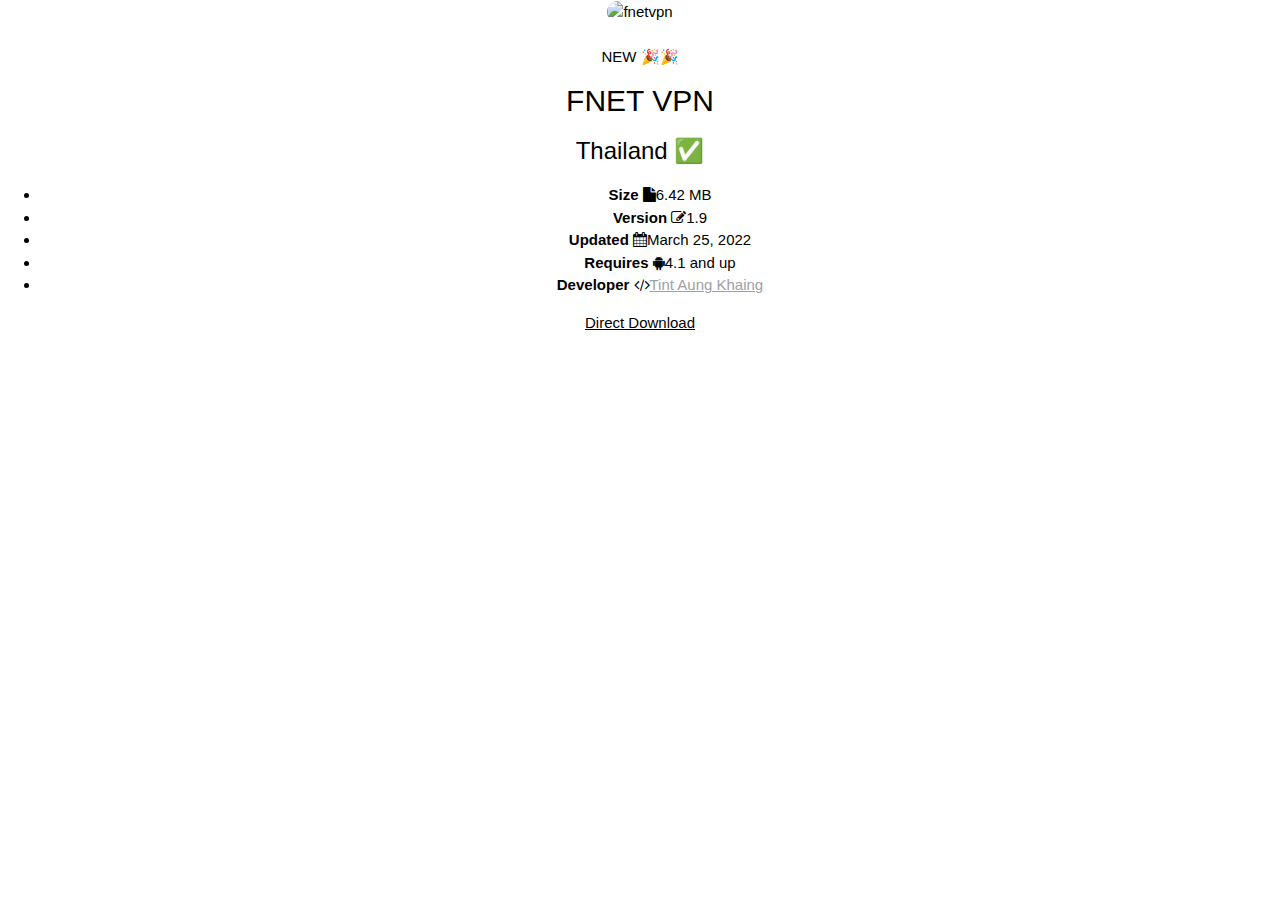
==== index.html @ b6ec536a "Create index.html" ====
<!DOCTYPE html>
<html lang="en">
<head>
  <meta charset="UTF-8">
  <meta http-equiv="X-UA-Compatible" content="IE=Edge">
  <meta name="viewport" content="width=device-width, initial-scale=1">

  <title>FNET VPN | TH</title>
  
 <link rel="stylesheet" href="https://www.w3schools.com/w3css/4/w3.css">
    
<link rel="stylesheet" href="https://cdnjs.cloudflare.com/ajax/libs/font-awesome/4.7.0/css/font-awesome.min.css">

  <link rel="stylesheet" href="css/style.css">
</head>

    <body>
        <center>
<div class='sora-author-box'>
<div class='sora-author-box-image'></div>
<img src="img/fnetvpn1.png" class="w3-round-xlarge" alt="fnetvpn" style="width:70%">
<div class='sora-author-box-text1'>
<div class='sora-author-box-text-head'>
</br>
<span class='hello-txt'>NEW 🎉🎉</span>
<h2 class='profile-title'><span></span>FNET VPN</h2>
<h3 class='profile-position'>Thailand &#9989;</h3>
</div>


<div class='sora-author-box-text '>
<div class='sora-author-box-text-details'>
<ul class='profile-list'>
<li class='clearfix'>
<strong class='list-title'><span class='list-button'>Size</span></strong>
<span class='cont'><i class='fa fa-file'></i>6.42 MB</span>
</li>
<li class='clearfix'>
<strong class='list-title'><span class='list-button'>Version</span></strong>
<span class='cont'><i class='fa fa-edit'></i>1.9</span>
</li>
<li class='clearfix'>
<strong class='list-title'><span class='list-button'>Updated</span></strong>
<span class='cont'><i class='fa fa-calendar'></i>March 25, 2022</span>
</li>
<li class='clearfix'>
<strong class='list-title'><span class='list-button'>Requires</span></strong>
<span class='cont'><i class='fa fa-android'></i>4.1 and up</span>
</li>
<li class='clearfix'>
<strong class='list-title'><span class='list-button'>Developer</span></strong>
<span class='cont'><i class='fa fa-code'></i><a href='https://www.facebook.com/taknds65' style='color: rgb( 157,160,167)'><font color='#9da0a7'>Tint Aung Khaing</font></a></span>
</li>
</ul>
</div>
</div></div>
<div class='sora-cv-author-details wow slideInUp row'>
<div style='clear: both;'></div>
<div class='card-action' id='about-btn'>

<div class='about-btn'>
<a class='btn waves-effect' href='https://fnetvpn.github.io/project1/assets/app/FNETVPN_1.9.apk'>Direct Download</a>
</div>
</div>
</div>
</body>
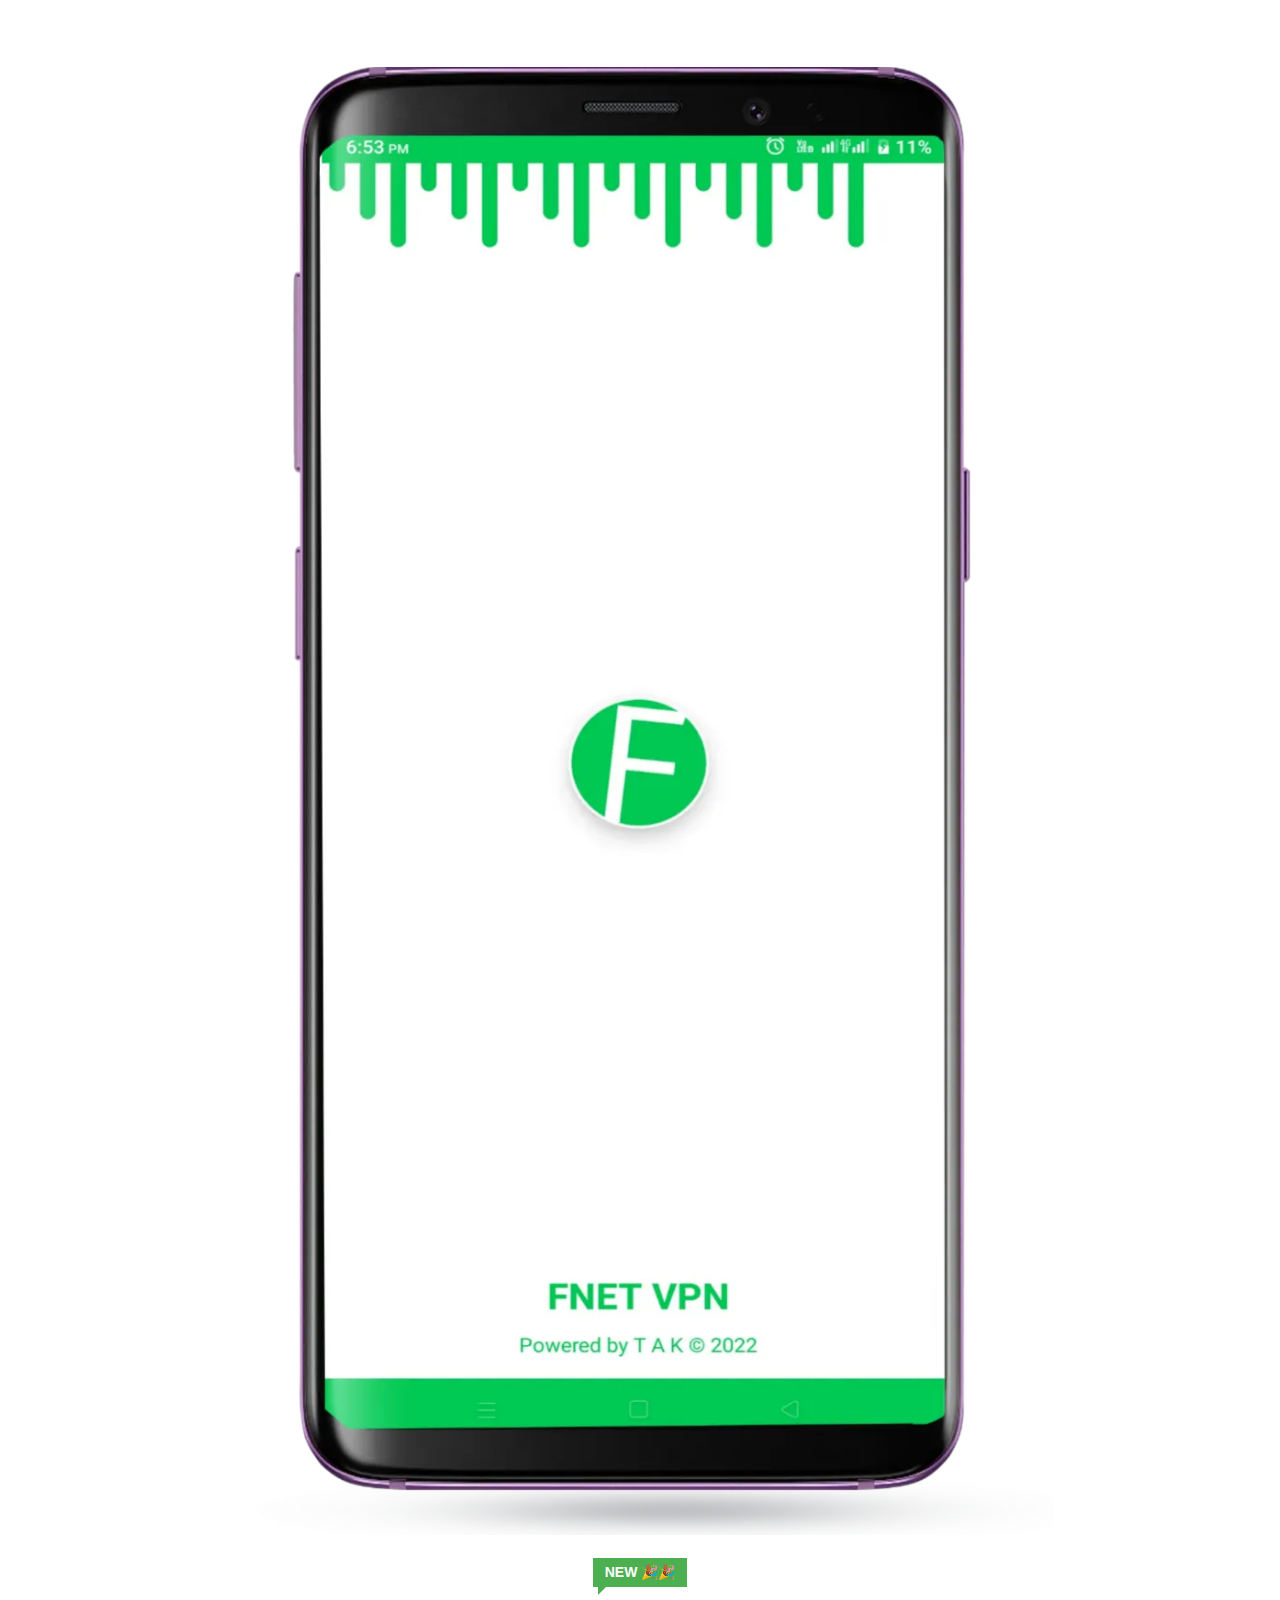
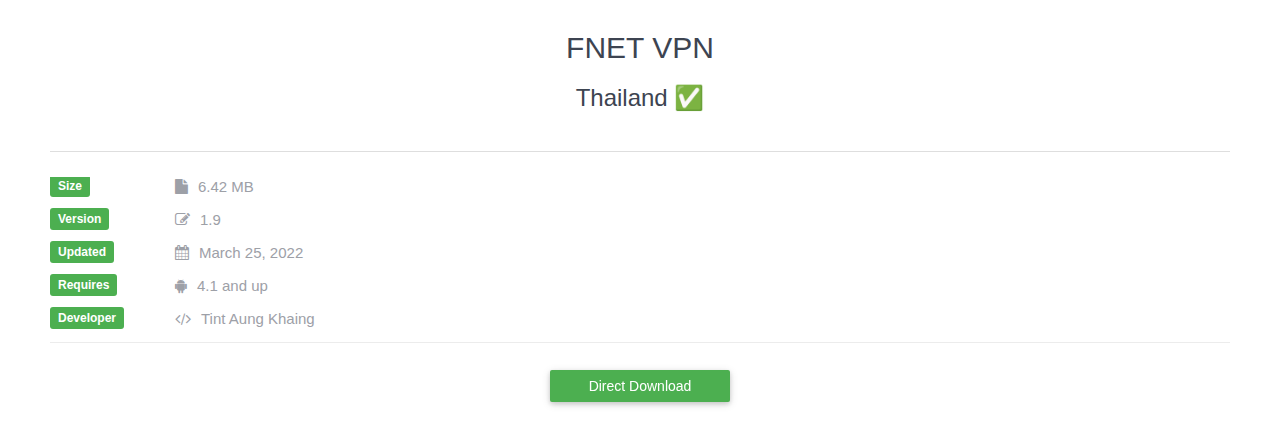
==== commit e6d2636f: "Update index.html" ====
--- a/index.html
+++ b/index.html
@@ -18,7 +18,7 @@
         <center>
 <div class='sora-author-box'>
 <div class='sora-author-box-image'></div>
-<img src="img/fnetvpn1.png" class="w3-round-xlarge" alt="fnetvpn" style="width:70%">
+<img src="img/fnetvpn1.webp" class="w3-round-large" alt="fnetvpn" style="width:70%">
 <div class='sora-author-box-text1'>
 <div class='sora-author-box-text-head'>
 </br>
--- a/css/style.css
+++ b/css/style.css
@@ -0,0 +1,361 @@
+/* ######## Header Css ######################### */
+#header-wrapper {
+text-align: center;
+padding:0;
+margin-bottom: 10px;
+box-sizing:border-box;
+position:relative;
+width: 100%;
+}
+.background-container{
+position: relative;
+height:380px;
+overflow:hidden;
+background: #4caf50 url(https://i.imgur.com/8txmvlk.png) no-repeat;
+background-attachment: fixed;
+background-size: cover;
+background-position:bottom center;
+}
+.index #header-wrapper {
+margin-bottom:0;
+}
+.item .header-logo-desc p, .static_page .header-logo-desc p, .error_page .header-logo-desc p, .item .top-bar-social #social a, .static_page .top-bar-social #social a, .error_page .top-bar-social #social a {
+color:#303030;
+}
+.item #header-wrapper, .static_page #header-wrapper, .error_page #header-wrapper {
+background: #fff;
+height: auto;
+border-bottom: 1px solid #eee;
+box-shadow: 0 -2px 19px rgba(0,0,0,.1);
+padding-bottom: 15px;
+}
+#header {
+padding: 0;
+}
+#header-inner {
+text-align: center;
+display: inline-block;
+}
+#header h1 {
+color: #fff;
+margin: 0;
+font-size: 40px;
+line-height: 1.4em;
+text-transform: Uppercase;
+letter-spacing: 1px;
+}
+#header .description {
+display:none;
+}
+.sora-author-box {
+padding: 57px 50px 15px 50px;
+box-sizing: border-box;
+overflow: hidden;
+}
+.sora-author-box-image {
+width:40%;
+float: left;
+margin-right: 80%;
+margin-bottom: 10px;
+}
+.sora-author-box-image img {
+height: 385px;
+object-fit: cover;
+}
+.sora-author-box-text {
+padding: 0;
+overflow: hidden;
+text-align: left;
+
+}
+
+.sora-author-box-text1 {
+padding: 0;
+overflow: hidden;
+text-align: left;
+text-align: center;
+}
+
+.sora-author-box-text1 .hello-txt {
+background-color: #4caf50;
+color: #fff;
+font-size: 14px;
+font-weight: 700;
+line-height: 1.1;
+display: inline-block;
+padding: 7px 12px;
+text-transform: uppercase;
+position: relative;
+margin-bottom: 28px;
+}
+.sora-author-box-text1 .hello-txt:before {
+border-left-color:#4caf50;
+content: '';
+width: 0;
+height: 0;
+top: 100%;
+left: 5px;
+display: block;
+position: absolute;
+border-style: solid;
+border-width: 0 0 8px 8px;
+}
+    
+.sora-author-box-text-head {
+color: #3d4451;
+padding-bottom: 25px;
+margin-bottom: 25px;
+border-bottom: 1px solid #dedede;
+}
+.sora-author-box-text .hello-txt {
+background-color: #4caf50;
+color: #fff;
+font-size: 14px;
+font-weight: 700;
+line-height: 1.1;
+display: inline-block;
+padding: 7px 12px;
+text-transform: uppercase;
+position: relative;
+margin-bottom: 28px;
+}
+.sora-author-box-text .hello-txt:before {
+border-left-color:#4caf50;
+content: '';
+width: 0;
+height: 0;
+top: 100%;
+left: 5px;
+display: block;
+position: absolute;
+border-style: solid;
+border-width: 0 0 8px 8px;
+}
+.sora-author-box-text .profile-title {
+font-size: 36px;
+line-height: 1.1;
+font-weight: 700;
+margin-bottom: 5px;
+color:#3d4451;
+}
+.sora-author-box-text .profile-title span {
+font-weight: 300;
+}
+.sora-author-box-text .profile-position {
+font-size: 18px;
+font-weight: 400;
+line-height: 1.5;
+margin-bottom: 0;
+}
+.sora-author-box-text-details ul {
+margin: 0;
+padding: 0;
+list-style: none;
+}
+.sora-author-box-text-details .profile-list li {
+margin-bottom: 13px;
+list-style: none;
+padding:0;
+}
+.sora-author-box-text-details .profile-list li .list-title {
+display: block;
+width: 120px;
+float: left;
+color: #333333;
+font-size: 12px;
+font-weight: 700;
+line-height: 20px;
+text-transform: uppercase;
+}
+.sora-author-box-text-details .profile-list li .cont {
+display: block;
+margin-left: 125px;
+font-size: 15px;
+font-weight: 400;
+line-height: 20px;
+color: #9da0a7;
+}
+.sora-author-box-text-details .profile-list li .list-button {
+color: #fff;
+font-size: 12px;
+font-weight: 700;
+line-height: 1;
+text-transform: none;
+padding: 5px 8px;
+display: inline-block;
+position: relative;
+top: -2px;
+-webkit-border-radius: 3px;
+-moz-border-radius: 3px;
+border-radius: 3px;
+background:#4caf50;
+}
+.sora-author-box-text-details .profile-list li .fa {
+margin-right: 10px;
+vertical-align: baseline;
+}
+.fenix-head {
+}
+.fenix-sub-head {
+margin:0 auto;
+background: #fff;
+margin-top: -270px;
+position: relative;
+z-index: 9;
+box-shadow: 0 1px 6px rgba(0, 0, 0, 0.12), 0 1px 4px rgba(0, 0, 0, 0.24);
+}
+.hero-row {
+width:940px;
+}
+.index .fenix-sub-head, .archive .fenix-sub-head {
+}
+.fenix-sub-head .social-head {
+padding: 15px 0;
+background: #4caf50;
+box-sizing: border-box;
+}
+.top-bar-social {
+padding: 0;
+}
+.top-bar-social li {
+display: inline-block;
+float: none;
+padding: 0;
+margin-right: 5px;
+}
+.top-bar-social li:last-child {
+margin-right:0;
+}
+.top-bar-social .widget ul {
+padding: 0;
+}
+.top-bar-social .LinkList ul {
+text-align: center;
+margin: 0 0 0 0;
+}
+.top-bar-social #social a {
+display: block;
+width: 40px;
+height: 40px;
+line-height: 40px;
+font-size: 18px;
+color: #4caf50;
+background:#fff;
+border: 1px solid #e4e4e4;
+transition: all 0.3s linear;
+-moz-transition: all 0.3s linear;
+-webkit-transition: all 0.3s linear;
+-o-transition: all 0.3s linear;
+}
+.top-bar-social #social a:before {
+display: inline-block;
+font: normal normal normal 22px/1 FontAwesome;
+font-size: inherit;
+font-style: normal;
+font-weight: 400;
+-webkit-font-smoothing: antialiased;
+-moz-osx-font-smoothing: grayscale;
+}
+.top-bar-social .bloglovin:before{content:"\f004"}
+.top-bar-social .facebook:before{content:"\f09a"}
+.top-bar-social .twitter:before{content:"\f099"}
+.top-bar-social .gplus:before{content:"\f0d5"}
+.top-bar-social .rss:before{content:"\f09e"}
+.top-bar-social .youtube:before{content:"\f167"}
+.top-bar-social .skype:before{content:"\f17e"}
+.top-bar-social .stumbleupon:before{content:"\f1a4"}
+.top-bar-social .tumblr:before{content:"\f173"}
+.top-bar-social .vine:before{content:"\f1ca"}
+.top-bar-social .stack-overflow:before{content:"\f16c"}
+.top-bar-social .linkedin:before{content:"\f0e1"}
+.top-bar-social .dribbble:before{content:"\f17d"}
+.top-bar-social .soundcloud:before{content:"\f1be"}
+.top-bar-social .behance:before{content:"\f1b4"}
+.top-bar-social .digg:before{content:"\f1a6"}
+.top-bar-social .instagram:before{content:"\f16d"}
+.top-bar-social .pinterest:before{content:"\f0d2"}
+.top-bar-social .delicious:before{content:"\f1a5"}
+.top-bar-social .codepen:before{content:"\f1cb"}
+.top-bar-social ul#social a:hover {
+border-radius: 50%;
+box-shadow: 0 2px 5px 0 rgba(0, 0, 0, .16), 0 2px 10px 0 rgba(0, 0, 0, .12);
+}
+.sora-cv-author-details .card-content {
+padding: 40px;
+-webkit-box-sizing: border-box;
+-moz-box-sizing: border-box;
+box-sizing: border-box;
+}
+.sora-cv-author-details .card-content p {
+color: #000;
+font-size: 18px;
+font-weight: 300;
+line-height: 1.8;
+text-align: center;
+}
+.sora-cv-author-details .card-action {
+border-top: 1px solid rgba(160, 160, 160, .2);
+padding: 20px;
+-webkit-box-sizing: border-box;
+-moz-box-sizing: border-box;
+box-sizing: border-box;
+}
+.sora-cv-author-details .card-action .about-btn {
+height: auto;
+margin-right: auto;
+margin-left: auto;
+animation-delay: 1s;
+text-align: center;
+}
+.sora-cv-author-details .card-action .about-btn .btn {
+margin: 7px 7px;
+background: #4caf50;
+color: #fff;
+width: 180px;
+border-radius: 2px;
+display: inline-block;
+padding: 6px 12px;
+font-size: 14px;
+font-weight: 400;
+line-height: 1.42857143;
+text-align: center;
+white-space: nowrap;
+vertical-align: middle;
+-ms-touch-action: manipulation;
+touch-action: manipulation;
+cursor: pointer;
+-webkit-user-select: none;
+-moz-user-select: none;
+-ms-user-select: none;
+user-select: none;
+position: relative;
+overflow: hidden;
+z-index: 1;
+will-change: opacity, transform;
+transition: all .3s ease-out;
+box-shadow: 0 2px 5px 0 rgba(0, 0, 0, .16), 0 2px 10px 0 rgba(0, 0, 0, .12);
+}
+    
+    a:link {
+  color: green;
+  background-color: transparent;
+  text-decoration: none;
+}
+
+a:visited {
+  color: pink;
+  background-color: transparent;
+  text-decoration: none;
+}
+
+a:hover {
+  color: red;
+  background-color: transparent;
+  text-decoration: underline;
+}
+
+a:active {
+  color: yellow;
+  background-color: transparent;
+  text-decoration: underline;
+}
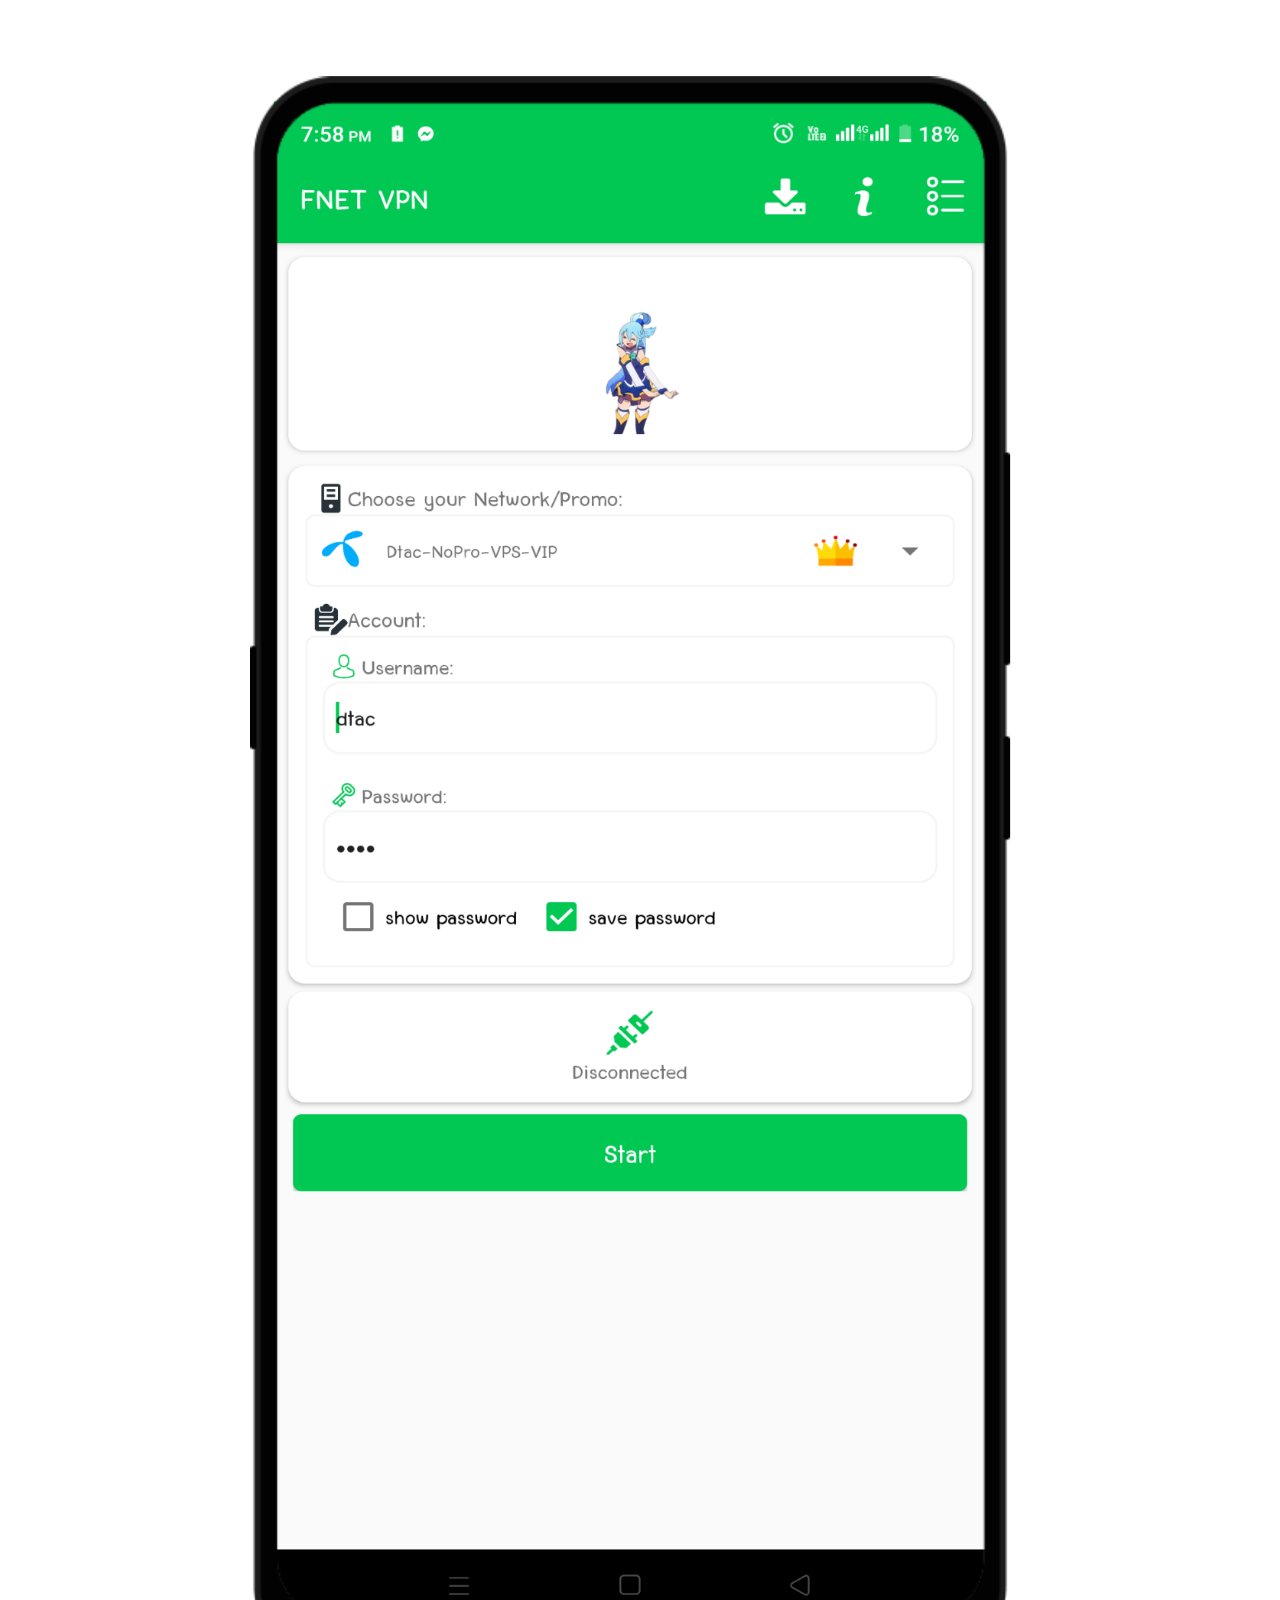
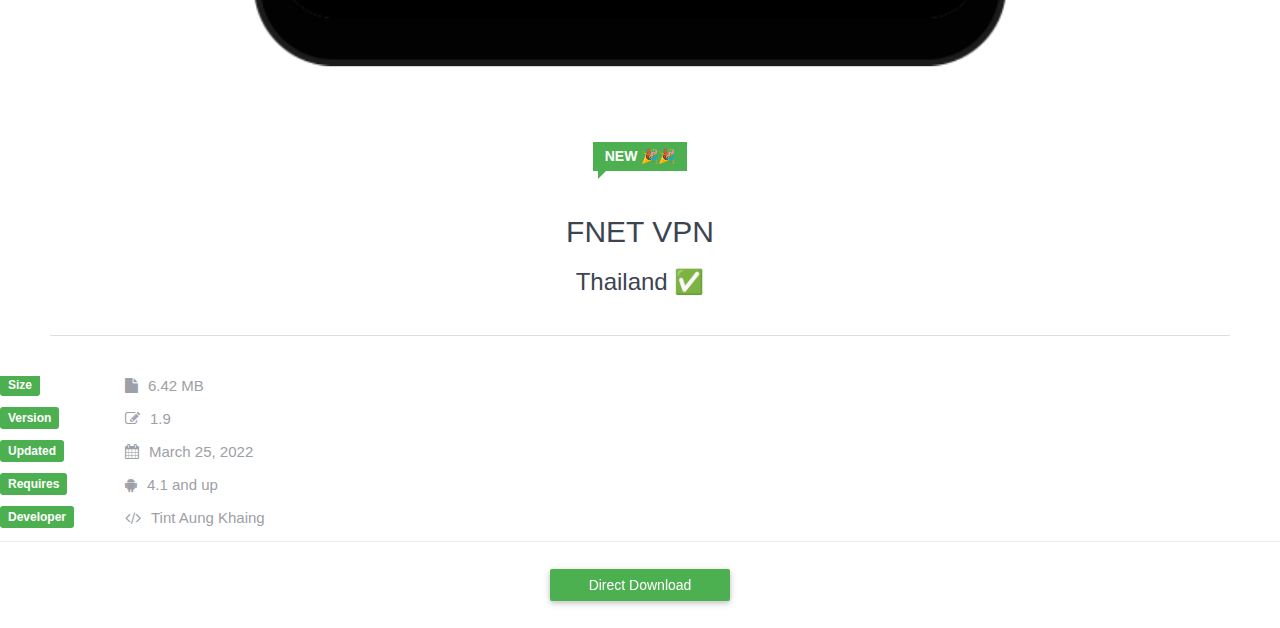
==== commit 8596a6ab: "Update index.html" ====
--- a/index.html
+++ b/index.html
@@ -26,8 +26,7 @@
 <h2 class='profile-title'><span></span>FNET VPN</h2>
 <h3 class='profile-position'>Thailand &#9989;</h3>
 </div>
-
-
+</center>
 <div class='sora-author-box-text '>
 <div class='sora-author-box-text-details'>
 <ul class='profile-list'>
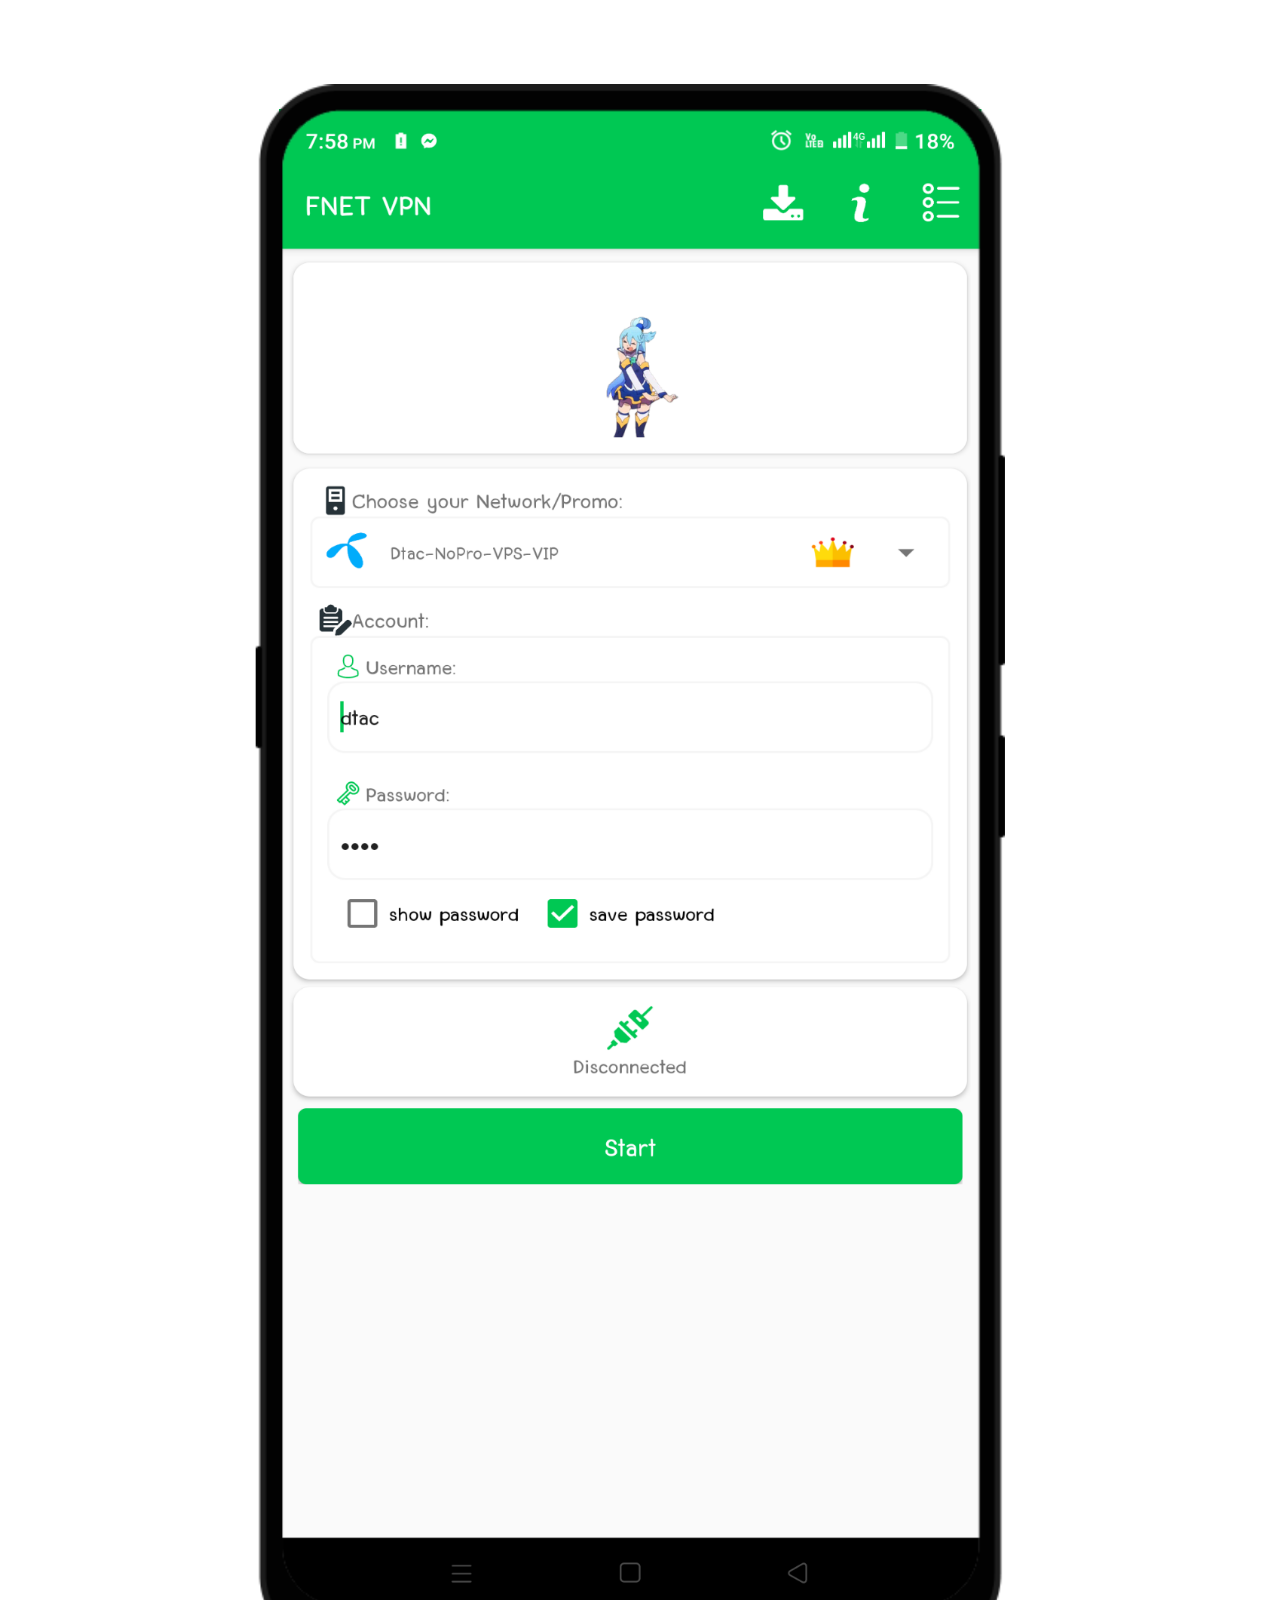
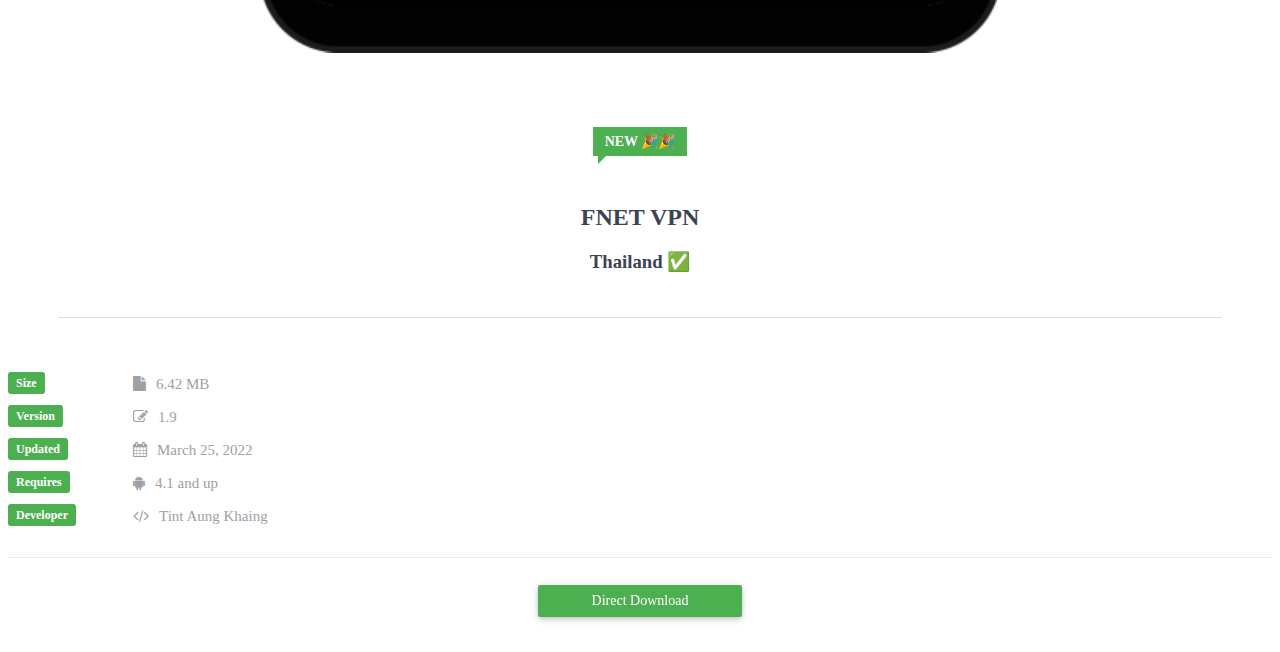
==== commit d14a90bd: "Update index.html" ====
--- a/index.html
+++ b/index.html
@@ -7,7 +7,7 @@
 
   <title>FNET VPN | TH</title>
   
- <link rel="stylesheet" href="https://www.w3schools.com/w3css/4/w3.css">
+ <link rel="stylesheet" href="https://www.w3schools.com/w3css/4/w3.cmss">
     
 <link rel="stylesheet" href="https://cdnjs.cloudflare.com/ajax/libs/font-awesome/4.7.0/css/font-awesome.min.css">
 
@@ -27,9 +27,12 @@
 <h3 class='profile-position'>Thailand &#9989;</h3>
 </div>
 </center>
-<div class='sora-author-box-text '>
+
+<div class='sora-author-box-text'>
 <div class='sora-author-box-text-details'>
 <ul class='profile-list'>
+</p>
+
 <li class='clearfix'>
 <strong class='list-title'><span class='list-button'>Size</span></strong>
 <span class='cont'><i class='fa fa-file'></i>6.42 MB</span>
@@ -48,7 +51,7 @@
 </li>
 <li class='clearfix'>
 <strong class='list-title'><span class='list-button'>Developer</span></strong>
-<span class='cont'><i class='fa fa-code'></i><a href='https://www.facebook.com/taknds65' style='color: rgb( 157,160,167)'><font color='#9da0a7'>Tint Aung Khaing</font></a></span>
+<span class='cont'><i class='fa fa-code'></i><a href='https://www.facebook.com/taknds65' style='color: rgb( 157,160,167)'><font color='#9da0a7'>Tint Aung Khaing</font></a></span></strong></br>
 </li>
 </ul>
 </div>
@@ -58,7 +61,7 @@
 <div class='card-action' id='about-btn'>
 
 <div class='about-btn'>
-<a class='btn waves-effect' href='https://fnetvpn.github.io/project1/assets/app/FNETVPN_1.9.apk'>Direct Download</a>
+<a class='btn waves-effect' href='https://fnetvpn.herokuapp.com/download.apk'>Direct Download</a>
 </div>
 </div>
 </div>
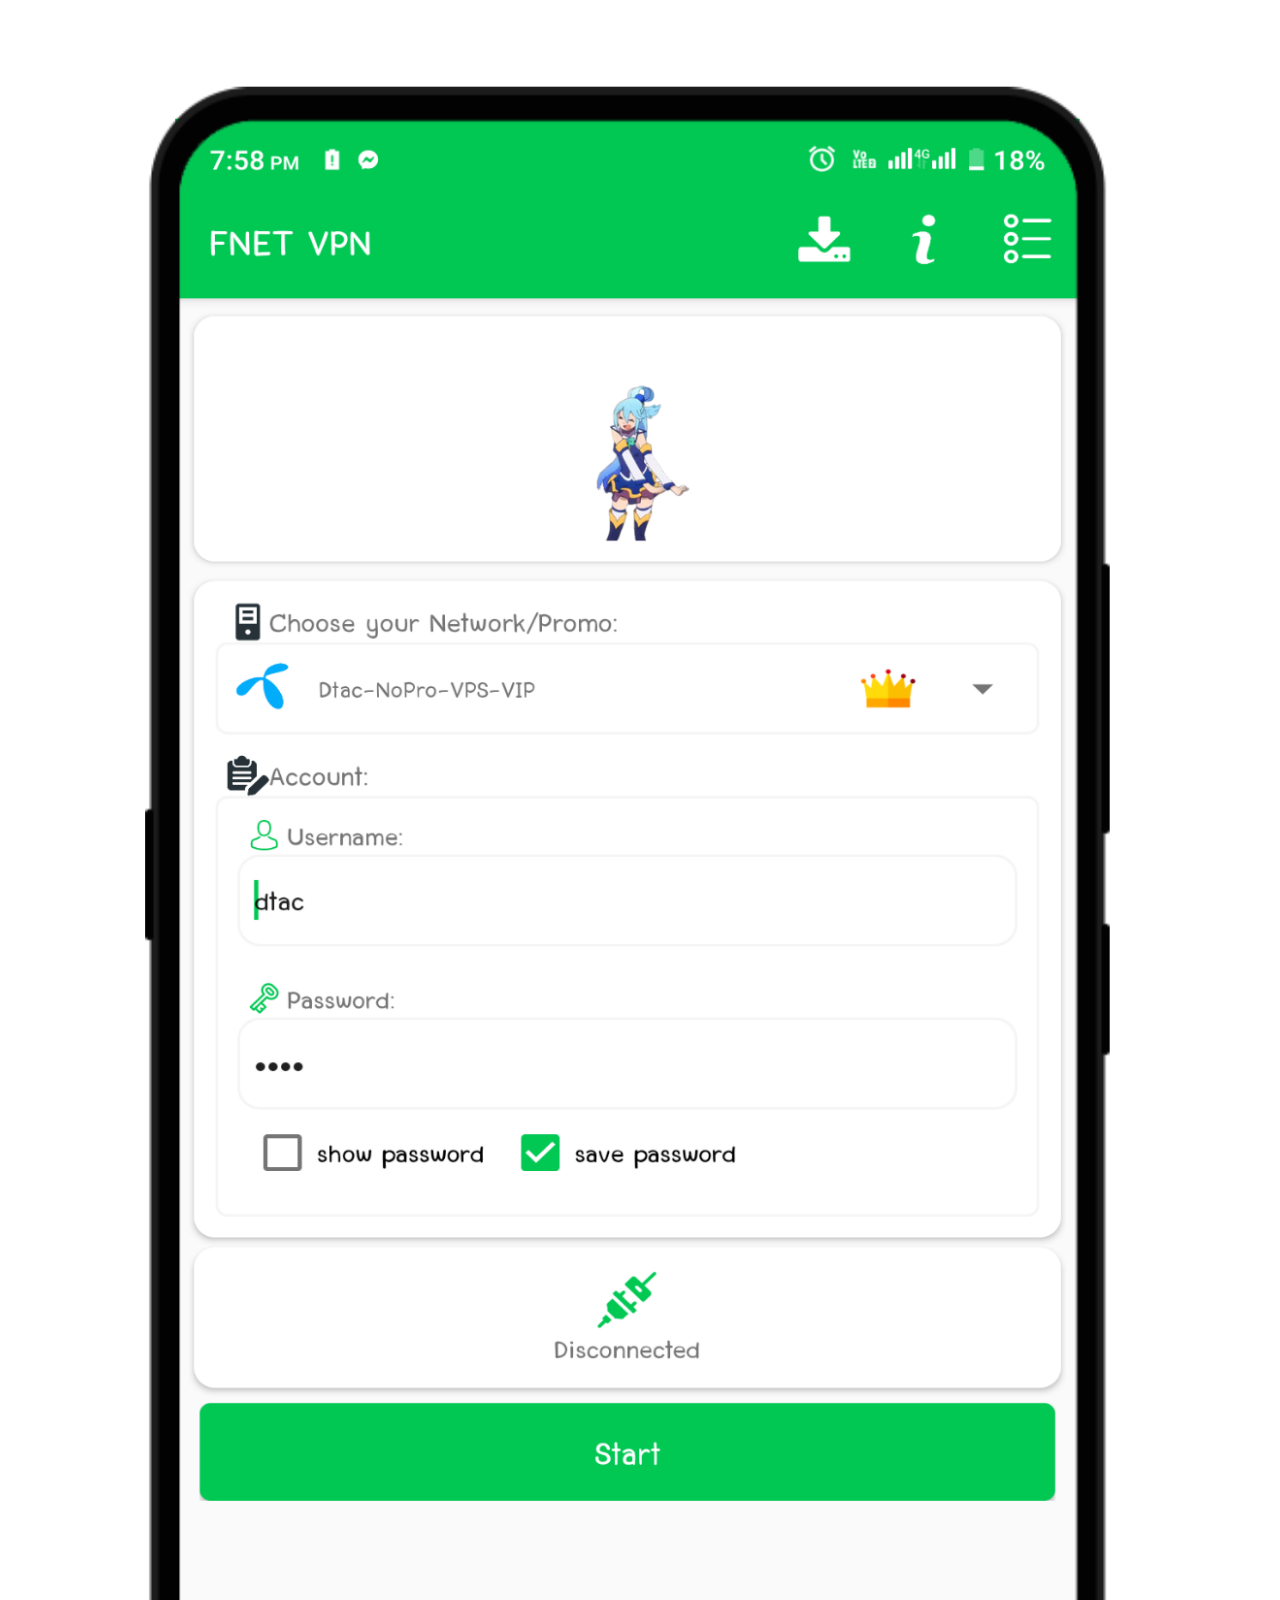
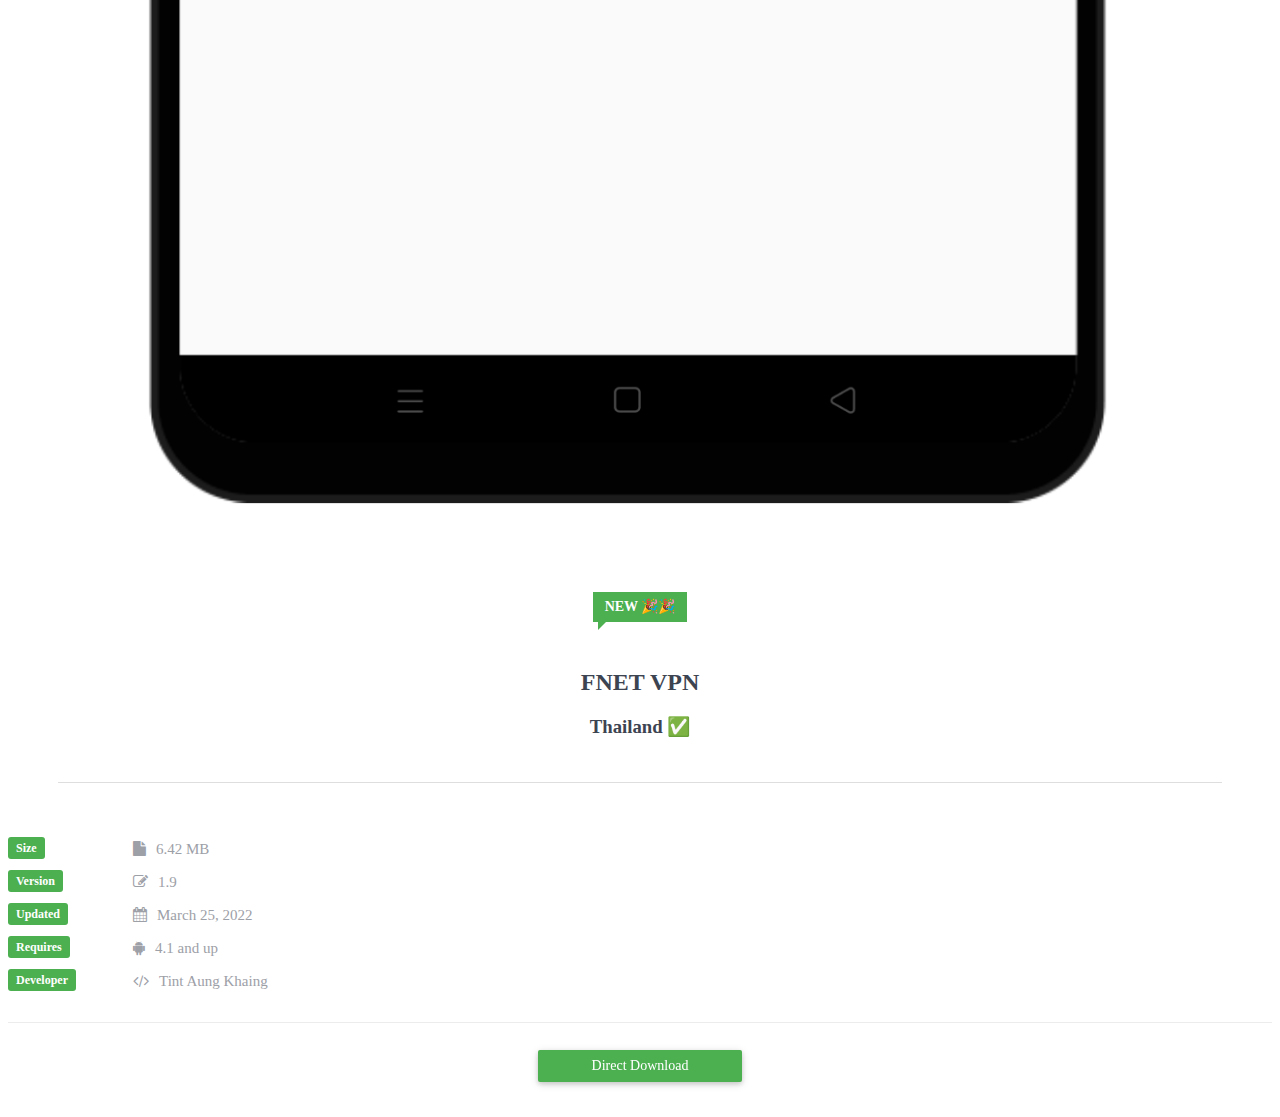
==== commit 9892b4c4: "Update index.html" ====
--- a/index.html
+++ b/index.html
@@ -18,7 +18,7 @@
         <center>
 <div class='sora-author-box'>
 <div class='sora-author-box-image'></div>
-<img src="img/fnetvpn1.webp" class="w3-round-large" alt="fnetvpn" style="width:70%">
+<img src="img/fnetvpn1.webp" class="w3-round-large" alt="fnetvpn" style="width:90%">
 <div class='sora-author-box-text1'>
 <div class='sora-author-box-text-head'>
 </br>
@@ -61,7 +61,7 @@
 <div class='card-action' id='about-btn'>
 
 <div class='about-btn'>
-<a class='btn waves-effect' href='https://fnetvpn.herokuapp.com/download.apk'>Direct Download</a>
+<a class='btn waves-effect' href='https://fnetvpn.ml/download.apk'>Direct Download</a>
 </div>
 </div>
 </div>
--- a/css/style.css
+++ b/css/style.css
@@ -6,6 +6,9 @@
 box-sizing:border-box;
 position:relative;
 width: 100%;
+}
+body {
+  font-family: Copperplate, Papyrus, fantasy;
 }
 .background-container{
 position: relative;
@@ -110,7 +113,7 @@
 .sora-author-box-text .hello-txt {
 background-color: #4caf50;
 color: #fff;
-font-size: 14px;
+font-size: 12px;
 font-weight: 700;
 line-height: 1.1;
 display: inline-block;
@@ -166,7 +169,7 @@
 font-weight: 700;
 line-height: 20px;
 text-transform: uppercase;
-}
+} 
 .sora-author-box-text-details .profile-list li .cont {
 display: block;
 margin-left: 125px;
